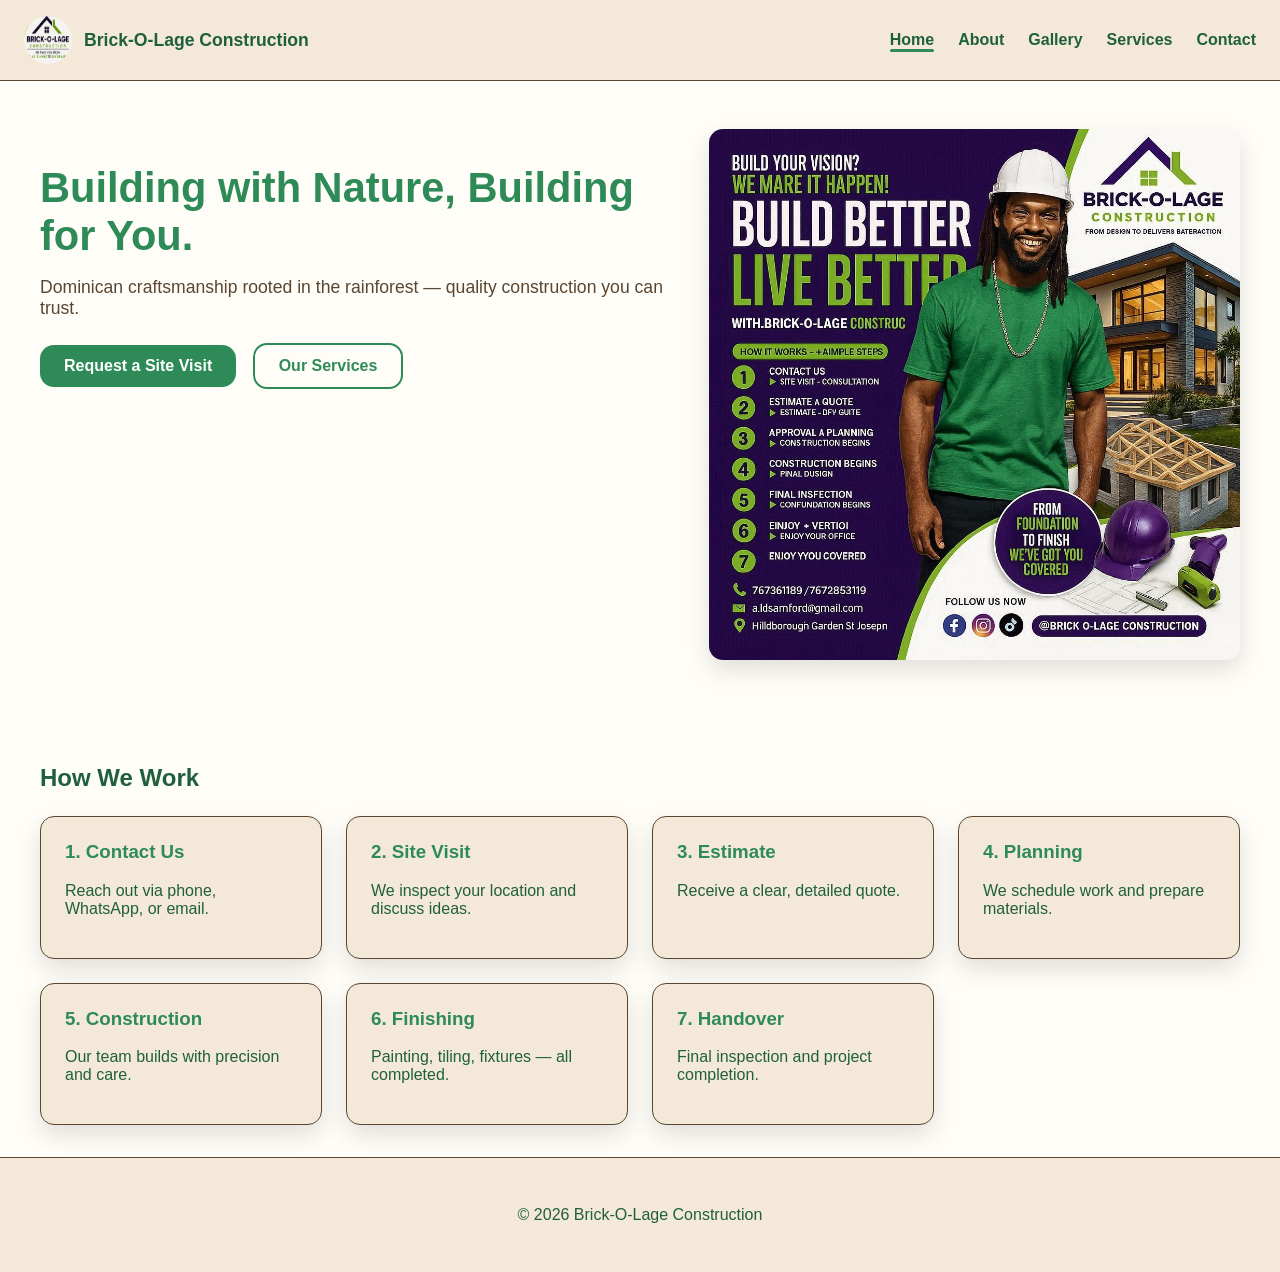
==== index.html @ 62d22684 "intial commit" ====
<!doctype html>
<html lang="en">
  <head>
    <meta charset="UTF-8" />
    <meta name="viewport" content="width=device-width, initial-scale=1.0" />
    <title>Brick‑O‑Lage Construction | Nature Island</title>
    <link rel="stylesheet" href="styles.css" />
  </head>

  <body>
    <header class="v3-header">
      <div class="v3-logo">
        <img src="imgs/logo.jpeg" alt="Brick‑O‑Lage Construction logo" />
        <span>Brick‑O‑Lage Construction</span>
      </div>

      <button
        class="v3-nav-toggle"
        aria-label="Open menu"
        aria-expanded="false"
      >
        <span></span><span></span><span></span>
      </button>

      <nav class="v3-nav">
        <ul>
          <li><a href="index.html" class="active">Home</a></li>
          <li><a href="about.html">About</a></li>
          <li><a href="gallery.html">Gallery</a></li>
          <li><a href="services.html">Services</a></li>
          <li><a href="contact.html">Contact</a></li>
        </ul>
      </nav>
    </header>

    <main>
      <section class="v3-hero">
        <div class="v3-hero-text">
          <h1>Building with Nature, Building for You.</h1>
          <p>
            Dominican craftsmanship rooted in the rainforest — quality
            construction you can trust.
          </p>

          <div class="v3-hero-buttons">
            <a href="contact.html" class="v3-btn-primary"
              >Request a Site Visit</a
            >
            <a href="services.html" class="v3-btn-outline">Our Services</a>
          </div>
        </div>

        <div class="v3-hero-image">
          <img src="imgs/aldin-ai-flyer.jpg" alt="Nature Island construction" />
        </div>
      </section>

      <section class="v3-steps">
        <h2>How We Work</h2>

        <div class="v3-step-grid">
          <div class="v3-step-card">
            <h3>1. Contact Us</h3>
            <p>Reach out via phone, WhatsApp, or email.</p>
          </div>
          <div class="v3-step-card">
            <h3>2. Site Visit</h3>
            <p>We inspect your location and discuss ideas.</p>
          </div>
          <div class="v3-step-card">
            <h3>3. Estimate</h3>
            <p>Receive a clear, detailed quote.</p>
          </div>
          <div class="v3-step-card">
            <h3>4. Planning</h3>
            <p>We schedule work and prepare materials.</p>
          </div>
          <div class="v3-step-card">
            <h3>5. Construction</h3>
            <p>Our team builds with precision and care.</p>
          </div>
          <div class="v3-step-card">
            <h3>6. Finishing</h3>
            <p>Painting, tiling, fixtures — all completed.</p>
          </div>
          <div class="v3-step-card">
            <h3>7. Handover</h3>
            <p>Final inspection and project completion.</p>
          </div>
        </div>
      </section>
    </main>

    <footer class="v3-footer">
      <p>&copy; <span id="year"></span> Brick‑O‑Lage Construction</p>
    </footer>

    <script src="script.js"></script>
  </body>
</html>
---- styles.css ----
/* VERSION 3 — NATURE ISLAND LIGHT THEME */

:root {
  --v3-bg: #fffdf8;
  --v3-surface: #f4e9d8;
  --v3-text: #1f5f3d;
  --v3-muted: #5a4632;
  --v3-primary: #2e8b57;
  --v3-secondary: #1bafaf;
  --v3-accent: #ffd447;
  --v3-radius: 14px;
  --v3-shadow: 0 10px 25px rgba(0, 0, 0, 0.12);
}

body {
  margin: 0;
  background-color: var(--v3-bg);
  color: var(--v3-text);
  font-family: "Nunito", sans-serif;
}

/* HEADER */

.v3-header {
  position: relative;
  display: flex;
  justify-content: space-between;
  align-items: center;
  padding: 1rem 1.5rem;
  background-color: var(--v3-surface);
  border-bottom: 1px solid var(--v3-muted);
}

.v3-logo {
  display: flex;
  align-items: center;
  gap: 0.75rem;
  font-weight: 700;
  font-size: 1.1rem;
}

.v3-logo img {
  width: 48px;
  height: 48px;
  border-radius: 50%;
}

/* NAV */

.v3-nav {
  display: flex;
  align-items: center;
}

.v3-nav ul {
  display: flex;
  gap: 1.5rem;
  list-style: none;
  margin: 0;
  padding: 0;
}

.v3-nav a {
  color: var(--v3-text);
  text-decoration: none;
  font-weight: 600;
  position: relative;
}

.v3-nav a.active::after,
.v3-nav a:hover::after {
  content: "";
  position: absolute;
  bottom: -4px;
  left: 0;
  width: 100%;
  height: 3px;
  background-color: var(--v3-primary);
  border-radius: 2px;
}

/* MOBILE NAV */
.v3-nav-toggle {
  display: none;
  flex-direction: column;
  gap: 5px;
  background: none;
  border: none;
  cursor: pointer;
  padding: 0.5rem;
}

.v3-nav-toggle span {
  width: 28px;
  height: 3px;
  background-color: var(--v3-text);
  border-radius: 4px;
  transition:
    transform 0.3s ease,
    opacity 0.3s ease;
}

@media (max-width: 900px) {
  .v3-nav-toggle {
    display: flex;
  }

  .v3-nav {
    position: absolute;
    top: 100%;
    right: 0;
    left: 0;
    background-color: var(--v3-surface);
    border-top: 1px solid var(--v3-muted);
    flex-direction: column;
    padding: 1rem 1.5rem;
    gap: 1rem;

    max-height: 0;
    overflow: hidden;
    opacity: 0;
    pointer-events: none;
    transition:
      max-height 0.3s ease,
      opacity 0.3s ease;
  }

  .v3-nav {
    width: 100%;
    z-index: 1000;
  }

  .v3-nav.open {
    max-height: 500px;
    opacity: 1;
    pointer-events: auto;
    z-index: 1000;
  }

  .v3-nav ul {
    flex-direction: column;
    gap: 1rem;
  }

  .v3-nav a {
    font-size: 1.1rem;
    display: block;
  }

  /* Hamburger animation */
  .v3-nav-toggle.open span:nth-child(1) {
    transform: translateY(8px) rotate(45deg);
  }
  .v3-nav-toggle.open span:nth-child(2) {
    opacity: 0;
  }
  .v3-nav-toggle.open span:nth-child(3) {
    transform: translateY(-8px) rotate(-45deg);
  }

  .v3-hero {
    grid-template-columns: 1fr;
    padding: 2rem 1rem;
  }

  .v3-hero-text h1 {
    font-size: 2rem;
  }

  .v3-hero-image img {
    min-height: 240px;
    object-fit: cover;
  }
}

/* HERO */
.v3-hero {
  display: grid;
  grid-template-columns: 1.2fr 1fr;
  gap: 2rem;
  padding: 3rem 1.5rem;
  max-width: 1200px;
  margin: auto;
}

.v3-hero-text h1 {
  font-size: 2.6rem;
  margin-bottom: 0.5rem;
  color: var(--v3-primary);
}

.v3-hero-text p {
  color: var(--v3-muted);
  margin-bottom: 1.5rem;
  font-size: 1.1rem;
}

.v3-btn-primary,
.v3-btn-outline {
  padding: 0.75rem 1.5rem;
  border-radius: var(--v3-radius);
  text-decoration: none;
  font-weight: 700;
  display: inline-block;
  margin-right: 0.75rem;
}

.v3-btn-primary {
  background-color: var(--v3-primary);
  color: #fff;
}

.v3-btn-outline {
  border: 2px solid var(--v3-primary);
  color: var(--v3-primary);
}

.v3-hero-image img {
  width: 100%;
  border-radius: var(--v3-radius);
  box-shadow: var(--v3-shadow);
}

/* STEPS */
.v3-steps {
  padding: 2rem 1.5rem;
  max-width: 1200px;
  margin: auto;
}

.v3-step-grid {
  display: grid;
  grid-template-columns: repeat(auto-fit, minmax(240px, 1fr));
  gap: 1.5rem;
  margin-top: 1.5rem;
}

.v3-step-card {
  background-color: var(--v3-surface);
  padding: 1.5rem;
  border-radius: var(--v3-radius);
  border: 1px solid var(--v3-muted);
  box-shadow: var(--v3-shadow);
  transition: transform 0.2s ease;
}

.v3-step-card:hover {
  transform: translateY(-4px);
}

.v3-step-card h3 {
  margin-top: 0;
  color: var(--v3-primary);
}

/* ABOUT */
.v3-about {
  padding: 2rem 1.5rem;
  max-width: 1200px;
  margin: auto;
}

.v3-about-gallery {
  margin-top: 2rem;
  display: grid;
  grid-template-columns: repeat(auto-fit, minmax(260px, 1fr));
  gap: 1.5rem;
}

.v3-about-gallery img {
  width: 100%;
  border-radius: var(--v3-radius);
  box-shadow: var(--v3-shadow);
}

/* GALLERY */
.v3-gallery {
  padding: 2rem 1.5rem;
  max-width: 1200px;
  margin: auto;
}

.v3-gallery-grid {
  margin-top: 2rem;
  display: grid;
  grid-template-columns: repeat(auto-fit, minmax(260px, 1fr));
  gap: 1.5rem;
}

.v3-gallery-grid img {
  width: 100%;
  border-radius: var(--v3-radius);
  box-shadow: var(--v3-shadow);
}

/* SERVICES */
.v3-services {
  padding: 2rem 1.5rem;
  max-width: 1200px;
  margin: auto;
  text-align: center;
}

.v3-services-tagline {
  color: var(--v3-muted);
  margin-bottom: 2rem;
}

.v3-services-grid {
  display: grid;
  grid-template-columns: repeat(auto-fit, minmax(260px, 1fr));
  gap: 1.5rem;
}

.v3-service-card {
  background-color: var(--v3-surface);
  padding: 2rem 1.5rem;
  border-radius: var(--v3-radius);
  border: 1px solid var(--v3-muted);
  box-shadow: var(--v3-shadow);
  transition:
    transform 0.2s ease,
    box-shadow 0.2s ease;
}

.v3-service-card:hover {
  transform: translateY(-6px);
  box-shadow: 0 14px 32px rgba(0, 0, 0, 0.25);
}

.v3-service-icon {
  font-size: 2.5rem;
  margin-bottom: 1rem;
}

/* CONTACT */
.v3-contact {
  padding: 2rem 1.5rem;
  max-width: 1200px;
  margin: auto;
}

.v3-contact-grid {
  display: grid;
  grid-template-columns: 1fr 1fr;
  gap: 2rem;
}

@media (max-width: 900px) {
  .v3-contact-grid {
    grid-template-columns: 1fr;
  }
}

.map-container {
  position: relative;
  width: 100%;
  max-width: 600px;
  margin: 0 auto;
  overflow: hidden;
  border-radius: var(--v3-radius);
  box-shadow: var(--v3-shadow);
}

.map-container iframe {
  width: 100%;
  height: 350px;
  border: 0;
  display: block;
}

/* FOOTER */
.v3-footer {
  text-align: center;
  padding: 2rem 1rem;
  background-color: var(--v3-surface);
  border-top: 1px solid var(--v3-muted);
}
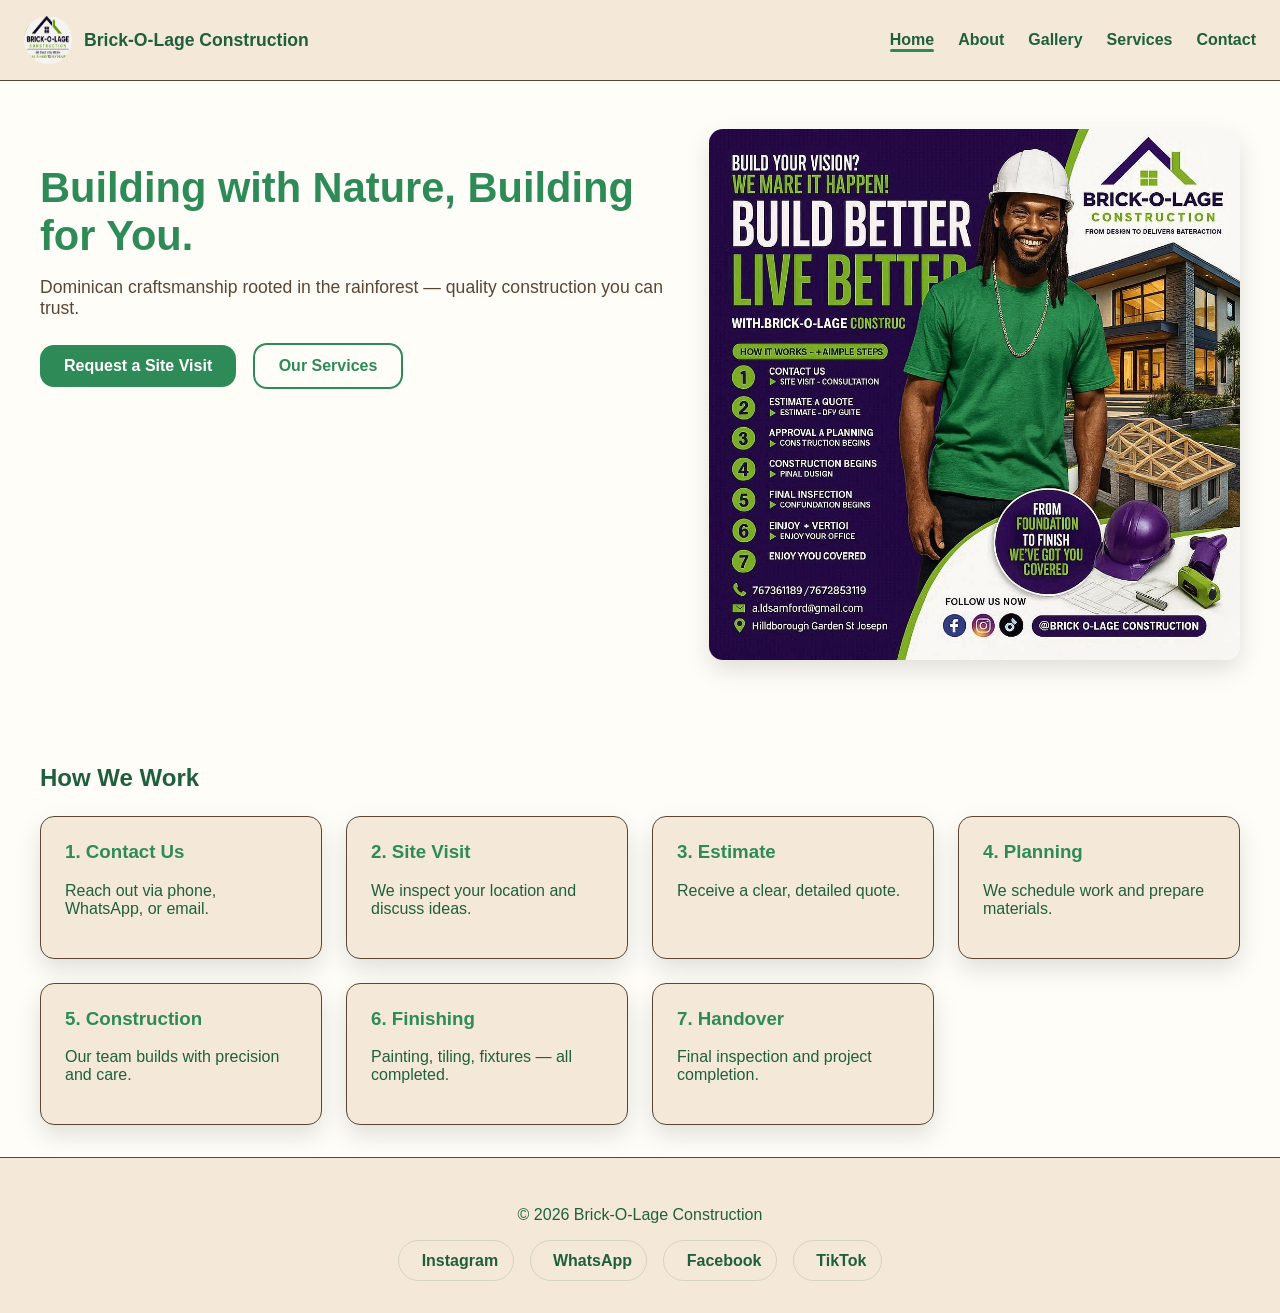
==== commit 15647dda: "added social media links in the footers" ====
--- a/index.html
+++ b/index.html
@@ -93,6 +93,80 @@
 
     <footer class="v3-footer">
       <p>&copy; <span id="year"></span> Brick‑O‑Lage Construction</p>
+      <div class="v3-social-links">
+        <a
+          href="https://www.instagram.com/brickolage"
+          target="_blank"
+          rel="noopener"
+          aria-label="Instagram"
+        >
+          <svg
+            aria-hidden="true"
+            focusable="false"
+            viewBox="0 0 448 512"
+            xmlns="http://www.w3.org/2000/svg"
+          >
+            <path
+              fill="currentColor"
+              d="M224.1 141c-63.6 0-114.9 51.3-114.9 114.9s51.3 114.9 114.9 114.9 114.9-51.3 114.9-114.9S287.7 141 224.1 141zm0 189.6c-41.2 0-74.7-33.5-74.7-74.7s33.5-74.7 74.7-74.7 74.7 33.5 74.7 74.7-33.5 74.7-74.7 74.7zm146.4-194.3c0 14.9-12 26.9-26.9 26.9-14.9 0-26.9-12-26.9-26.9s12-26.9 26.9-26.9 26.9 12 26.9 26.9zM398.8 80c-30.7-30.7-71.6-47.5-115.1-47.5H164.3c-43.5 0-84.4 16.8-115.1 47.5S1.7 150.5 1.7 194v149.7c0 43.5 16.8 84.4 47.5 115.1S120.8 507.3 164.3 507.3h119.4c43.5 0 84.4-16.8 115.1-47.5s47.5-71.6 47.5-115.1V194c0-43.5-16.8-84.4-47.5-115.1zM398.8 374.9c0 33.6-13 65.4-36.7 89.1s-55.5 36.7-89.1 36.7H164.3c-33.6 0-65.4-13-89.1-36.7s-36.7-55.5-36.7-89.1V194c0-33.6 13-65.4 36.7-89.1S130.7 68.1 164.3 68.1h119.4c33.6 0 65.4 13 89.1 36.7s36.7 55.5 36.7 89.1V374.9z"
+            /></svg
+          >Instagram
+        </a>
+        <a
+          href="https://wa.me/17673161119"
+          target="_blank"
+          rel="noopener"
+          aria-label="WhatsApp"
+        >
+          <svg
+            aria-hidden="true"
+            focusable="false"
+            viewBox="0 0 448 512"
+            xmlns="http://www.w3.org/2000/svg"
+          >
+            <path
+              fill="currentColor"
+              d="M380.9 97.1C339.1 55.3 283.2 32 224.1 32 107 32 16 123 16 240c0 42 11 83.4 32.1 119l-34.3 125 128.8-34.1c33.8 18.4 72 28 111.4 28 117.1 0 208.1-91 208.1-208S498 138.9 380.9 97.1zM319 336.4c-10 28.4-32.4 52.7-59.3 65.9-31.6 15.8-65.3 16.5-98.4 2.2l-43.5 11.5 11.7-43.5c-14.1-36.3-13.4-76.7 2.3-112.2 14.7-33.9 43.9-61.9 78.4-76.4 29.2-12.4 61-15 92.1-7.6 21.5 5.3 39.2 18.9 50.7 37.9 12.3 20.8 15.1 44.8 7.7 67.2-8.3 25.1-28.3 44.3-53.6 52-8.8 2.7-17.7 3.9-26.7 3.5-16.4-.7-32.5-5.6-45.4-14.4-16.8-11.2-41.8-13.7-59.5-5.8-14.1 6.6-23.3 20.1-24.1 35.5-.8 15.4 7.4 30.2 20.1 38.3 8.1 5.2 17.2 8.3 26.7 9.6 11.8 1.5 23.3 1.1 34.1-1.6 9.2-2.4 18.3-6.3 26.3-11.7 8.6-5.9 17.8-12.5 27.3-19.7 11.9-8.9 19.2-23.7 19-39.2-.1-15.6-7.1-30.3-19.7-40.8-16.1-13.8-40.7-20.3-63.9-17.6-13.9 1.5-27.3 6.2-38.9 13.9-4.9 3.2-8 8.4-8.1 14.2-.1 5.8 3.4 11.1 8.8 14.1 3.2 1.7 6.6 2.8 10.1 3.4 15.2 3.1 30.7 1.1 44.2-5.7 9.8-4.7 19-10.7 27.4-17.6 9.1-7.6 18.7-14.3 28.6-19.7 12.1-6.5 18.1-18.6 16.6-31.5-1.6-13.5-9.8-25.7-22.6-31.3-15.7-6.6-33.4-6.4-48.9.6-16.1 7.4-30 19.2-40.3-14.4-4.6-26.4-13.3-35.3-25.1-5-6.6-6.9-14.1-6.7-22.5.2-19.5 15.1-35.7 34.3-37.7 35.3-3.9 70.2 1.1 101.6 14.3 31 13 57.4 34.8 77.1 62.3 9.7 12.5 17.3 26.1 22.5 40.3 6 17.2 12.1 33.1 23.8 45.2 7 7 16.4 11.8 26.6 13.5 16.2 2.7 32.8-.7 47.5-8.7 22.7-11.7 38.5-33.9 42.1-59.8 3.1-21.5-.3-43.2-9.5-62.4z"
+            /></svg
+          >WhatsApp
+        </a>
+        <a
+          href="https://www.facebook.com/brickolage"
+          target="_blank"
+          rel="noopener"
+          aria-label="Facebook"
+        >
+          <svg
+            aria-hidden="true"
+            focusable="false"
+            viewBox="0 0 320 512"
+            xmlns="http://www.w3.org/2000/svg"
+          >
+            <path
+              fill="currentColor"
+              d="M279.14 288l14.22-92.66h-88.91v-60.13c0-25.35 12.42-50.06 52.24-50.06H293V6.26S269.69 0 246.79 0c-73.22 0-121 44.38-121 125.57v70.77H73.5V288h52.29v224h100.2V288z"
+            /></svg
+          >Facebook
+        </a>
+        <a
+          href="https://www.tiktok.com/@brickolage"
+          target="_blank"
+          rel="noopener"
+          aria-label="TikTok"
+        >
+          <svg
+            aria-hidden="true"
+            focusable="false"
+            viewBox="0 0 448 512"
+            xmlns="http://www.w3.org/2000/svg"
+          >
+            <path
+              fill="currentColor"
+              d="M448 209.1c-8 3.6-16.8 5.9-26.1 6.9-9.8 1-19.6.3-29-2.1v109.4c-9.2 0-18.3-.8-27.1-2.3v-126.7h56.8c-2.5 6.8-5.8 13.1-9.7 18.7-5 7.3-10.7 13.8-17.2 19.4-7.2 6.3-15.1 11.6-23.6 15.7-14.8 7.1-31.3 10.8-48 10.1-36.3-1.4-66.3-30.4-67.7-66.7-.5-12.8 2.5-25.3 8.4-36.1 7.8-13.8 20-24.1 34.2-28.8 14.8-5 31.1-5.2 46-0.7 9.8 2.9 18.8 8.2 26.4 15.3V0H448v209.1z"
+            /></svg
+          >TikTok
+        </a>
+      </div>
     </footer>
 
     <script src="script.js"></script>
--- a/styles.css
+++ b/styles.css
@@ -376,3 +376,34 @@
   background-color: var(--v3-surface);
   border-top: 1px solid var(--v3-muted);
 }
+
+.v3-social-links {
+  display: flex;
+  flex-wrap: wrap;
+  justify-content: center;
+  gap: 1rem;
+  margin-top: 1rem;
+}
+
+.v3-social-links a {
+  display: inline-flex;
+  align-items: center;
+  gap: 0.5rem;
+  color: var(--v3-text);
+  text-decoration: none;
+  font-weight: 600;
+  border: 1px solid rgba(31, 95, 61, 0.15);
+  padding: 0.65rem 0.9rem;
+  border-radius: 999px;
+  transition:
+    background-color 0.2s ease,
+    color 0.2s ease,
+    transform 0.2s ease;
+}
+
+.v3-social-links a:hover,
+.v3-social-links a:focus-visible {
+  background-color: rgba(46, 139, 87, 0.12);
+  color: var(--v3-primary);
+  transform: translateY(-1px);
+}
